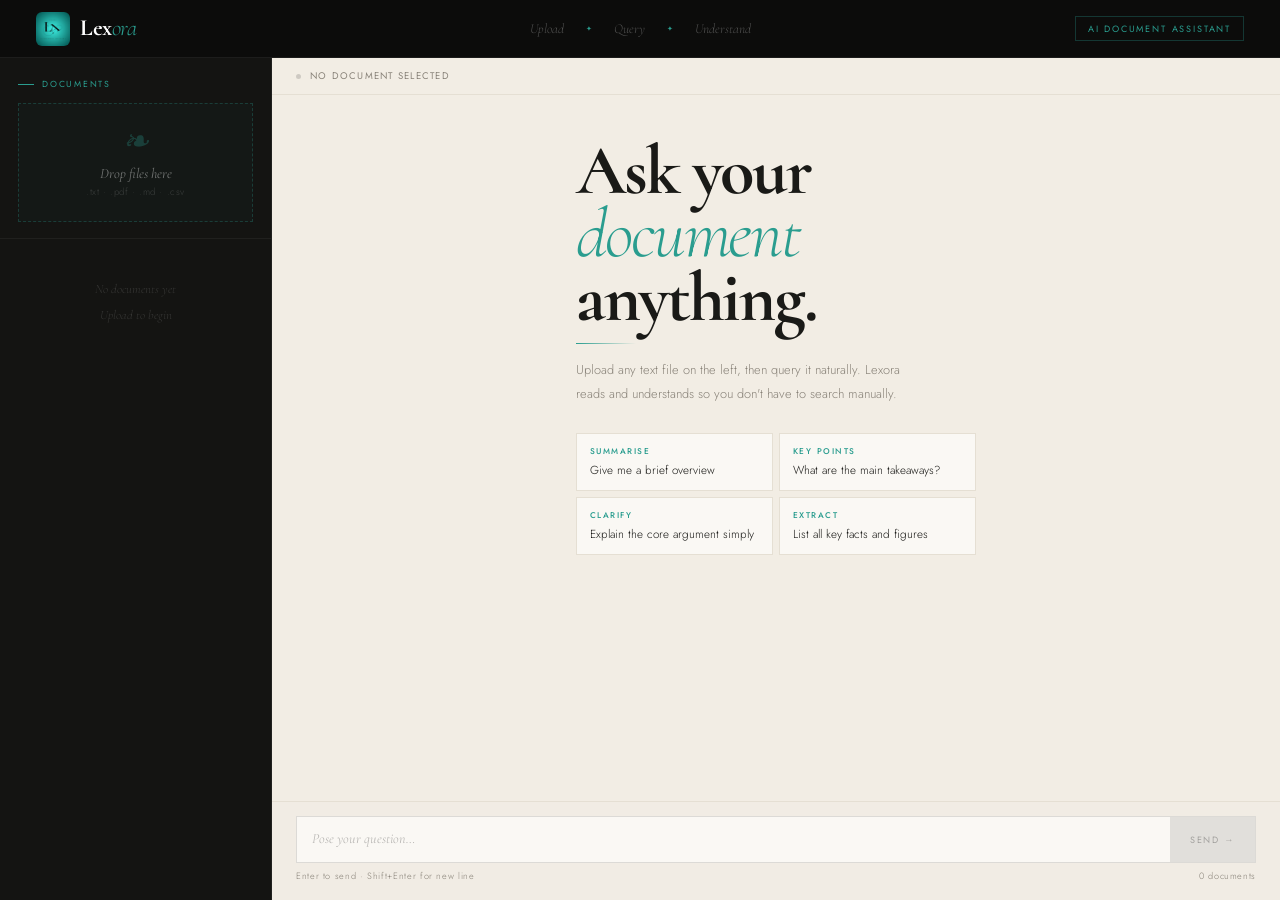
==== frontend/index.html @ 4bd3378d "rename lexora.html to index.html" ====
<!DOCTYPE html>
<html lang="en">
<head>
  <meta charset="UTF-8" />
  <meta name="viewport" content="width=device-width, initial-scale=1.0" />
  <link rel="icon" href="logo.png">
  <title>Lexora — AI Document Assistant</title>
  <link href="https://fonts.googleapis.com/css2?family=Cormorant+Garamond:ital,wght@0,400;0,600;1,300;1,400&family=Cormorant:wght@700;800&family=Jost:wght@200;300;400;500&display=swap" rel="stylesheet" />
  <link rel="stylesheet" href="style.css" />
</head>
<body>

  <header>
    <div class="logo">
      <img src="logo.png" alt="Lexora" class="logo-img" />
      <span class="logo-text">Lex<em>ora</em></span>
    </div>
    <div class="header-center">
      <span class="qual-item">Upload</span>
      <span class="qual-star">✦</span>
      <span class="qual-item">Query</span>
      <span class="qual-star">✦</span>
      <span class="qual-item">Understand</span>
    </div>
    <div class="header-badge">AI Document Assistant</div>
  </header>

  <div class="app">

    <div class="left">
      <div class="left-top">
        <div class="panel-label">Documents</div>
        <div class="drop-zone" id="dropZone">
          <input type="file" id="fileInput" multiple />
          <div class="drop-glyph">❧</div>
          <h3>Drop files here</h3>
          <p>.txt · .pdf · .md · .csv</p>
        </div>
      </div>
      <div class="doc-list" id="docList">
        <div class="empty-docs">No documents yet.<br />Upload to begin.</div>
      </div>
    </div>

    <div class="right">
      <div class="chat-topbar">
        <div class="status-dot" id="statusDot"></div>
        <span class="status-label" id="statusText">No document selected</span>
        <span class="doc-name-tag" id="docTag"></span>
      </div>

      <div class="chat-area" id="chatArea">
        <div class="welcome" id="welcome">
          <div class="welcome-title">Ask your<br /><em>document</em><br />anything.</div>
          <div class="welcome-line"></div>
          <p class="welcome-sub">Upload any text file on the left, then query it naturally. Lexora reads and understands so you don't have to search manually.</p>
          <div class="suggestions">
            <button class="sug-btn" onclick="useSug(this)"><span class="sug-tag">Summarise</span>Give me a brief overview</button>
            <button class="sug-btn" onclick="useSug(this)"><span class="sug-tag">Key Points</span>What are the main takeaways?</button>
            <button class="sug-btn" onclick="useSug(this)"><span class="sug-tag">Clarify</span>Explain the core argument simply</button>
            <button class="sug-btn" onclick="useSug(this)"><span class="sug-tag">Extract</span>List all key facts and figures</button>
          </div>
        </div>
      </div>

      <div class="input-bar">
        <div class="input-wrap">
          <textarea id="queryInput" placeholder="Pose your question…" rows="1"></textarea>
          <button class="send-btn" id="sendBtn" onclick="send()" disabled>Send →</button>
        </div>
        <div class="input-hint">
          <span>Enter to send · Shift+Enter for new line</span>
          <span id="docCount">0 documents</span>
        </div>
      </div>
    </div>

  </div>

  <script src="script.js"></script>
</body>
</html>
---- frontend/style.css ----
/* ── RESET & VARIABLES ── */
*, *::before, *::after {
  box-sizing: border-box;
  margin: 0;
  padding: 0;
}

:root {
  --black:  #0c0c0b;
  --dark:   #141412;
  --teal:   #2a9d8f;
  --teal-l: #3dbdad;
  --cream:  #f2ede4;
  --warm:   #e5dfd3;
  --white:  #faf8f4;
  --text:   #1a1a17;
  --muted:  #888278;
  --serif:  'Cormorant Garamond', Georgia, serif;
  --disp:   'Cormorant', Georgia, serif;
  --sans:   'Jost', sans-serif;
}

html, body {
  height: 100%;
  overflow: hidden;
}

body {
  background: var(--black);
  color: var(--text);
  font-family: var(--sans);
  font-weight: 300;
  display: flex;
  flex-direction: column;
}

/* ── HEADER ── */
header {
  background: var(--black);
  border-bottom: 1px solid rgba(255,255,255,0.07);
  display: flex;
  align-items: center;
  justify-content: space-between;
  padding: 0 36px;
  height: 58px;
  flex-shrink: 0;
  position: relative;
}

.logo {
  display: flex;
  align-items: center;
  gap: 10px;
  text-decoration: none;
}

.logo-img {
  width: 34px;
  height: 34px;
  object-fit: contain;
  border-radius: 6px;
}

.logo-text {
  font-family: var(--disp);
  font-size: 1.45rem;
  font-weight: 800;
  color: #fff;
  letter-spacing: -0.02em;
  line-height: 1;
}

.logo-text em {
  font-style: italic;
  font-weight: 300;
  color: var(--teal);
}

.header-center {
  position: absolute;
  left: 50%;
  transform: translateX(-50%);
  display: flex;
  align-items: center;
  gap: 22px;
}

.qual-item {
  font-family: var(--serif);
  font-style: italic;
  font-size: 0.85rem;
  color: rgba(255,255,255,0.28);
}

.qual-star {
  color: var(--teal);
  font-size: 0.45rem;
}

.header-badge {
  font-size: 0.57rem;
  letter-spacing: 0.2em;
  text-transform: uppercase;
  color: var(--teal);
  border: 1px solid rgba(42,157,143,0.3);
  padding: 5px 12px;
  font-weight: 400;
}

/* ── APP LAYOUT ── */
.app {
  display: grid;
  grid-template-columns: 272px 1fr;
  flex: 1;
  min-height: 0;
}

/* ── LEFT PANEL ── */
.left {
  background: var(--dark);
  border-right: 1px solid rgba(255,255,255,0.06);
  display: flex;
  flex-direction: column;
  overflow: hidden;
}

.left-top {
  padding: 20px 18px 16px;
  border-bottom: 1px solid rgba(255,255,255,0.05);
}

.panel-label {
  font-size: 0.55rem;
  letter-spacing: 0.2em;
  text-transform: uppercase;
  color: var(--teal);
  margin-bottom: 13px;
  font-weight: 400;
  display: flex;
  align-items: center;
  gap: 8px;
}

.panel-label::before {
  content: '';
  width: 16px;
  height: 1px;
  background: var(--teal);
}

/* Drop Zone */
.drop-zone {
  border: 1px dashed rgba(42,157,143,0.28);
  padding: 22px 14px;
  text-align: center;
  cursor: pointer;
  position: relative;
  transition: border-color 0.22s, background 0.22s;
  background: rgba(42,157,143,0.03);
}

.drop-zone:hover,
.drop-zone.drag-over {
  border-color: var(--teal);
  background: rgba(42,157,143,0.07);
}

.drop-zone input[type="file"] {
  position: absolute;
  inset: 0;
  opacity: 0;
  cursor: pointer;
}

.drop-glyph {
  font-family: var(--serif);
  font-size: 2rem;
  color: rgba(42,157,143,0.3);
  font-style: italic;
  line-height: 1;
  margin-bottom: 7px;
}

.drop-zone h3 {
  font-family: var(--serif);
  font-size: 0.9rem;
  font-weight: 400;
  font-style: italic;
  color: rgba(255,255,255,0.4);
  margin-bottom: 3px;
}

.drop-zone p {
  font-size: 0.6rem;
  color: rgba(255,255,255,0.16);
  letter-spacing: 0.06em;
}

/* Document List */
.doc-list {
  flex: 1;
  overflow-y: auto;
  padding: 10px;
}

.doc-list::-webkit-scrollbar { width: 2px; }
.doc-list::-webkit-scrollbar-thumb { background: rgba(42,157,143,0.2); }

.empty-docs {
  padding: 28px 10px;
  text-align: center;
  font-family: var(--serif);
  font-style: italic;
  font-size: 0.8rem;
  color: rgba(255,255,255,0.14);
  line-height: 2;
}

.doc-item {
  display: flex;
  align-items: center;
  gap: 9px;
  padding: 9px 11px;
  cursor: pointer;
  border: 1px solid transparent;
  transition: all 0.18s;
  margin-bottom: 2px;
  animation: itemIn 0.22s ease;
}

@keyframes itemIn {
  from { opacity: 0; transform: translateX(-6px); }
  to   { opacity: 1; transform: translateX(0); }
}

.doc-item:hover { background: rgba(255,255,255,0.03); }

.doc-item.active {
  border-color: rgba(42,157,143,0.32);
  background: rgba(42,157,143,0.06);
}

.doc-icon { font-size: 0.95rem; flex-shrink: 0; }

.doc-meta { flex: 1; min-width: 0; }

.doc-name {
  font-size: 0.74rem;
  color: rgba(255,255,255,0.52);
  white-space: nowrap;
  overflow: hidden;
  text-overflow: ellipsis;
}

.doc-item.active .doc-name { color: rgba(255,255,255,0.86); }

.doc-size {
  font-size: 0.58rem;
  color: rgba(255,255,255,0.18);
  margin-top: 1px;
}

.doc-remove {
  opacity: 0;
  background: none;
  border: none;
  color: rgba(255,255,255,0.22);
  cursor: pointer;
  font-size: 0.68rem;
  padding: 2px 4px;
  transition: opacity 0.15s, color 0.15s;
  flex-shrink: 0;
}

.doc-item:hover .doc-remove { opacity: 1; }
.doc-remove:hover { color: #ff6b6b; }

/* ── RIGHT PANEL ── */
.right {
  background: var(--cream);
  display: flex;
  flex-direction: column;
  overflow: hidden;
}

.chat-topbar {
  padding: 11px 24px;
  border-bottom: 1px solid var(--warm);
  display: flex;
  align-items: center;
  gap: 9px;
  flex-shrink: 0;
  background: rgba(242,237,228,0.92);
  backdrop-filter: blur(6px);
}

.status-dot {
  width: 5px;
  height: 5px;
  border-radius: 50%;
  background: rgba(0,0,0,0.15);
  flex-shrink: 0;
}

.status-dot.active {
  background: var(--teal);
  box-shadow: 0 0 6px var(--teal);
  animation: glow 2s ease infinite;
}

@keyframes glow {
  0%, 100% { opacity: 1; }
  50%       { opacity: 0.4; }
}

.status-label {
  font-size: 0.6rem;
  letter-spacing: 0.13em;
  text-transform: uppercase;
  color: var(--muted);
  font-weight: 400;
}

.doc-name-tag {
  font-family: var(--serif);
  font-style: italic;
  font-size: 0.84rem;
  color: var(--text);
}

/* ── CHAT AREA ── */
.chat-area {
  flex: 1;
  overflow-y: auto;
  padding: 28px;
  scroll-behavior: smooth;
}

.chat-area::-webkit-scrollbar { width: 3px; }
.chat-area::-webkit-scrollbar-thumb { background: var(--warm); }

/* Welcome Screen */
.welcome { max-width: 400px; margin: 16px auto 0; }

.welcome-title {
  font-family: var(--disp);
  font-size: clamp(2.8rem, 5.5vw, 4.5rem);
  font-weight: 800;
  color: var(--text);
  line-height: 0.9;
  letter-spacing: -0.03em;
  margin-bottom: 14px;
}

.welcome-title em {
  font-style: italic;
  font-weight: 300;
  color: var(--teal);
}

.welcome-line {
  width: 60px;
  height: 1px;
  background: linear-gradient(90deg, var(--teal), transparent);
  margin-bottom: 14px;
}

.welcome-sub {
  font-size: 0.8rem;
  color: var(--muted);
  line-height: 1.85;
  margin-bottom: 28px;
  max-width: 340px;
}

/* Suggestion Buttons */
.suggestions {
  display: grid;
  grid-template-columns: 1fr 1fr;
  gap: 6px;
}

.sug-btn {
  background: var(--white);
  border: 1px solid var(--warm);
  padding: 11px 13px;
  cursor: pointer;
  text-align: left;
  font-family: var(--sans);
  font-size: 0.73rem;
  font-weight: 300;
  color: var(--text);
  line-height: 1.6;
  transition: all 0.18s;
}

.sug-btn:hover {
  border-color: var(--teal);
  background: rgba(42,157,143,0.04);
}

.sug-tag {
  display: block;
  font-size: 0.52rem;
  letter-spacing: 0.18em;
  text-transform: uppercase;
  color: var(--teal);
  margin-bottom: 2px;
  font-weight: 500;
}

/* ── MESSAGES ── */
.message {
  display: flex;
  gap: 11px;
  margin-bottom: 20px;
  animation: msgIn 0.28s ease;
}

@keyframes msgIn {
  from { opacity: 0; transform: translateY(5px); }
  to   { opacity: 1; transform: translateY(0); }
}

.message.user { flex-direction: row-reverse; }

.avatar {
  width: 28px;
  height: 28px;
  display: flex;
  align-items: center;
  justify-content: center;
  font-family: var(--serif);
  font-style: italic;
  font-size: 0.76rem;
  font-weight: 600;
  flex-shrink: 0;
}

.message.user .avatar      { background: var(--black); color: var(--teal); }
.message.assistant .avatar { background: var(--warm); color: var(--teal); border: 1px solid rgba(42,157,143,0.22); }

.bubble {
  max-width: 73%;
  padding: 11px 15px;
  font-size: 0.83rem;
  line-height: 1.8;
}

.message.user .bubble      { background: var(--black); color: rgba(255,255,255,0.76); }
.message.assistant .bubble { background: var(--white); border: 1px solid var(--warm); color: var(--text); }

.bubble p              { margin-bottom: 5px; }
.bubble p:last-child   { margin-bottom: 0; }

/* Typing Indicator */
.typing-dots { display: flex; gap: 4px; padding: 3px 0; align-items: center; }

.dot {
  width: 5px;
  height: 5px;
  background: var(--teal);
  border-radius: 50%;
  animation: db 1.2s ease infinite;
}

.dot:nth-child(2) { animation-delay: 0.18s; }
.dot:nth-child(3) { animation-delay: 0.36s; }

@keyframes db {
  0%, 80%, 100% { transform: translateY(0);    opacity: 0.35; }
  40%           { transform: translateY(-5px); opacity: 1; }
}

/* ── INPUT BAR ── */
.input-bar {
  padding: 14px 24px 18px;
  border-top: 1px solid var(--warm);
  background: rgba(242,237,228,0.96);
  flex-shrink: 0;
}

.input-wrap {
  display: flex;
  border: 1px solid rgba(0,0,0,0.12);
  transition: border-color 0.22s;
  background: var(--white);
}

.input-wrap:focus-within { border-color: var(--teal); }

textarea {
  flex: 1;
  border: none;
  outline: none;
  padding: 11px 15px;
  font-family: var(--serif);
  font-style: italic;
  font-size: 0.88rem;
  color: var(--text);
  background: transparent;
  resize: none;
  line-height: 1.6;
  max-height: 96px;
}

textarea::placeholder { color: rgba(0,0,0,0.26); }

.send-btn {
  background: var(--teal);
  border: none;
  color: #fff;
  padding: 0 20px;
  font-family: var(--sans);
  font-size: 0.57rem;
  letter-spacing: 0.18em;
  text-transform: uppercase;
  font-weight: 400;
  cursor: pointer;
  transition: background 0.18s;
  flex-shrink: 0;
}

.send-btn:hover    { background: var(--teal-l); }
.send-btn:disabled { background: rgba(0,0,0,0.1); color: rgba(0,0,0,0.28); cursor: not-allowed; }

.input-hint {
  display: flex;
  justify-content: space-between;
  margin-top: 6px;
  font-size: 0.57rem;
  color: var(--muted);
  letter-spacing: 0.07em;
}

/* ── TOAST ── */
.toast {
  position: fixed;
  bottom: 22px;
  left: 50%;
  transform: translateX(-50%);
  background: var(--black);
  color: rgba(255,255,255,0.7);
  padding: 9px 20px;
  font-family: var(--sans);
  font-size: 0.68rem;
  letter-spacing: 0.1em;
  z-index: 999;
  border-left: 2px solid var(--teal);
  animation: toastIn 0.28s ease;
  white-space: nowrap;
}

@keyframes toastIn {
  from { opacity: 0; transform: translateX(-50%) translateY(7px); }
  to   { opacity: 1; transform: translateX(-50%) translateY(0); }
}
.doc-item{
  display:flex;
  justify-content:space-between;
  align-items:center;
  padding:10px 12px;
  border-radius:6px;
  cursor:pointer;
  transition:all 0.2s ease;
}

.doc-item:hover{
  background:#1b1f1f;
}

.active-doc{
  background:#173c36;
  border-left:3px solid #3bc7b3;
}

.doc-left{
  display:flex;
  gap:8px;
  align-items:center;
}

.doc-name{
  font-size:13px;
  color:#e6e6e6;
  overflow:hidden;
  text-overflow:ellipsis;
  white-space:nowrap;
  max-width:140px;
}

.doc-remove{
  background:none;
  border:none;
  color:#888;
  font-size:14px;
  cursor:pointer;
}

.doc-remove:hover{
  color:#ff5a5a;
}
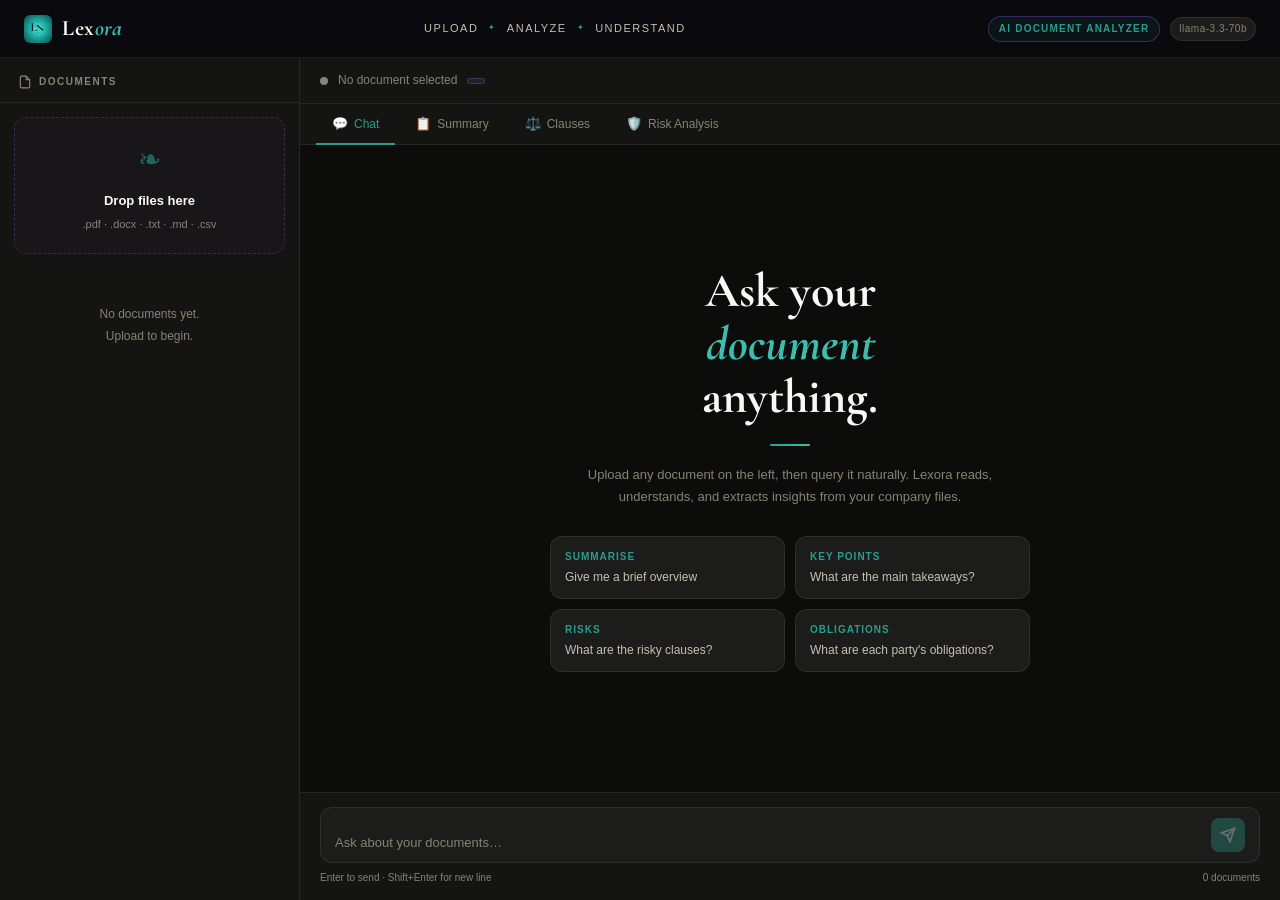
==== commit c2a22263: "updates" ====
--- a/frontend/index.html
+++ b/frontend/index.html
@@ -3,78 +3,167 @@
 <head>
   <meta charset="UTF-8" />
   <meta name="viewport" content="width=device-width, initial-scale=1.0" />
-  <link rel="icon" href="logo.png">
-  <title>Lexora — AI Document Assistant</title>
-  <link href="https://fonts.googleapis.com/css2?family=Cormorant+Garamond:ital,wght@0,400;0,600;1,300;1,400&family=Cormorant:wght@700;800&family=Jost:wght@200;300;400;500&display=swap" rel="stylesheet" />
+  <meta name="description" content="Lexora AI — Intelligent document analyzer for companies. Extract clauses, detect risks, and summarize contracts instantly." />
+  <link rel="icon" href="logo.png" />
+  <title>Lexora — AI Document Analyzer</title>
+  <link href="https://fonts.googleapis.com/css2?family=Inter:wght@300;400;500;600;700&family=Cormorant+Garamond:ital,wght@0,400;0,600;1,300;1,400&family=Cormorant:wght@700;800&display=swap" rel="stylesheet" />
   <link rel="stylesheet" href="style.css" />
 </head>
 <body>
 
-  <header>
+  <!-- HEADER -->
+  <header id="appHeader">
     <div class="logo">
       <img src="logo.png" alt="Lexora" class="logo-img" />
       <span class="logo-text">Lex<em>ora</em></span>
     </div>
-    <div class="header-center">
+    <div class="header-tagline">
       <span class="qual-item">Upload</span>
       <span class="qual-star">✦</span>
-      <span class="qual-item">Query</span>
+      <span class="qual-item">Analyze</span>
       <span class="qual-star">✦</span>
       <span class="qual-item">Understand</span>
     </div>
-    <div class="header-badge">AI Document Assistant</div>
+    <div class="header-right">
+      <div class="header-badge">AI Document Analyzer</div>
+      <div class="model-pill">llama-3.3-70b</div>
+    </div>
   </header>
 
-  <div class="app">
+  <!-- MAIN LAYOUT -->
+  <div class="app" id="app">
 
-    <div class="left">
-      <div class="left-top">
-        <div class="panel-label">Documents</div>
-        <div class="drop-zone" id="dropZone">
-          <input type="file" id="fileInput" multiple />
-          <div class="drop-glyph">❧</div>
-          <h3>Drop files here</h3>
-          <p>.txt · .pdf · .md · .csv</p>
-        </div>
+    <!-- LEFT PANEL — Document Manager -->
+    <aside class="left" id="leftPanel">
+      <div class="panel-label">
+        <svg width="14" height="14" viewBox="0 0 24 24" fill="none" stroke="currentColor" stroke-width="2"><path d="M14 2H6a2 2 0 0 0-2 2v16a2 2 0 0 0 2 2h12a2 2 0 0 0 2-2V8z"/><polyline points="14 2 14 8 20 8"/></svg>
+        Documents
       </div>
+
+      <div class="drop-zone" id="dropZone">
+        <input type="file" id="fileInput" multiple accept=".pdf,.txt,.md,.csv,.docx" />
+        <div class="drop-glyph">❧</div>
+        <h3>Drop files here</h3>
+        <p>.pdf · .docx · .txt · .md · .csv</p>
+      </div>
+
       <div class="doc-list" id="docList">
         <div class="empty-docs">No documents yet.<br />Upload to begin.</div>
       </div>
-    </div>
 
-    <div class="right">
+      <!-- Analyze All Button -->
+      <div class="analyze-bar" id="analyzeBar" style="display:none">
+        <button class="btn-analyze" id="btnAnalyze" onclick="analyzeAll()">
+          <span class="btn-icon">⚡</span> Analyze Documents
+        </button>
+      </div>
+    </aside>
+
+    <!-- RIGHT PANEL — Chat + Analysis -->
+    <main class="right" id="rightPanel">
+
+      <!-- Top Bar -->
       <div class="chat-topbar">
         <div class="status-dot" id="statusDot"></div>
         <span class="status-label" id="statusText">No document selected</span>
         <span class="doc-name-tag" id="docTag"></span>
+        <div class="topbar-actions" id="topbarActions" style="display:none">
+          <button class="action-pill" onclick="quickAction('Give me a complete executive summary of all documents')">Summary</button>
+          <button class="action-pill" onclick="quickAction('What are the key payment terms and amounts?')">Payment Terms</button>
+          <button class="action-pill" onclick="quickAction('List all termination conditions, penalties, or critical deadlines')">Important Dates</button>
+          <button class="action-pill" onclick="quickAction('What obligations does each party have?')">Obligations</button>
+        </div>
       </div>
 
-      <div class="chat-area" id="chatArea">
-        <div class="welcome" id="welcome">
-          <div class="welcome-title">Ask your<br /><em>document</em><br />anything.</div>
-          <div class="welcome-line"></div>
-          <p class="welcome-sub">Upload any text file on the left, then query it naturally. Lexora reads and understands so you don't have to search manually.</p>
-          <div class="suggestions">
-            <button class="sug-btn" onclick="useSug(this)"><span class="sug-tag">Summarise</span>Give me a brief overview</button>
-            <button class="sug-btn" onclick="useSug(this)"><span class="sug-tag">Key Points</span>What are the main takeaways?</button>
-            <button class="sug-btn" onclick="useSug(this)"><span class="sug-tag">Clarify</span>Explain the core argument simply</button>
-            <button class="sug-btn" onclick="useSug(this)"><span class="sug-tag">Extract</span>List all key facts and figures</button>
+      <!-- TAB BAR -->
+      <div class="tab-bar" id="tabBar">
+        <button class="tab active" data-tab="chat" onclick="switchTab('chat', this)">
+          <span class="tab-icon">💬</span> Chat
+        </button>
+        <button class="tab" data-tab="summary" onclick="switchTab('summary', this)">
+          <span class="tab-icon">📋</span> Summary
+          <span class="tab-badge" id="summaryBadge" style="display:none">✓</span>
+        </button>
+        <button class="tab" data-tab="clauses" onclick="switchTab('clauses', this)">
+          <span class="tab-icon">⚖️</span> Clauses
+          <span class="tab-badge" id="clausesBadge" style="display:none">✓</span>
+        </button>
+        <button class="tab" data-tab="risks" onclick="switchTab('risks', this)">
+          <span class="tab-icon">🛡️</span> Risk Analysis
+          <span class="tab-badge" id="risksBadge" style="display:none">✓</span>
+        </button>
+      </div>
+
+      <!-- CHAT TAB -->
+      <div class="tab-content active" id="tab-chat">
+        <div class="chat-area" id="chatArea">
+          <div class="welcome" id="welcome">
+            <div class="welcome-title">Ask your<br /><em>document</em><br />anything.</div>
+            <div class="welcome-line"></div>
+            <p class="welcome-sub">Upload any document on the left, then query it naturally. Lexora reads, understands, and extracts insights from your company files.</p>
+            <div class="suggestions">
+              <button class="sug-btn" onclick="useSug(this)"><span class="sug-tag">Summarise</span>Give me a brief overview</button>
+              <button class="sug-btn" onclick="useSug(this)"><span class="sug-tag">Key Points</span>What are the main takeaways?</button>
+              <button class="sug-btn" onclick="useSug(this)"><span class="sug-tag">Risks</span>What are the risky clauses?</button>
+              <button class="sug-btn" onclick="useSug(this)"><span class="sug-tag">Obligations</span>What are each party's obligations?</button>
+            </div>
+          </div>
+        </div>
+
+        <div class="input-bar">
+          <div class="input-wrap">
+            <textarea id="queryInput" placeholder="Ask about your documents…" rows="1"></textarea>
+            <button class="send-btn" id="sendBtn" onclick="send()" disabled>
+              <svg width="16" height="16" viewBox="0 0 24 24" fill="none" stroke="currentColor" stroke-width="2.5"><line x1="22" y1="2" x2="11" y2="13"/><polygon points="22 2 15 22 11 13 2 9 22 2"/></svg>
+            </button>
+          </div>
+          <div class="input-hint">
+            <span>Enter to send · Shift+Enter for new line</span>
+            <span id="docCount">0 documents</span>
           </div>
         </div>
       </div>
 
-      <div class="input-bar">
-        <div class="input-wrap">
-          <textarea id="queryInput" placeholder="Pose your question…" rows="1"></textarea>
-          <button class="send-btn" id="sendBtn" onclick="send()" disabled>Send →</button>
-        </div>
-        <div class="input-hint">
-          <span>Enter to send · Shift+Enter for new line</span>
-          <span id="docCount">0 documents</span>
+      <!-- SUMMARY TAB -->
+      <div class="tab-content" id="tab-summary">
+        <div class="analysis-panel" id="summaryPanel">
+          <div class="analysis-empty">
+            <div class="empty-icon">📋</div>
+            <p>Upload documents and click <strong>Analyze Documents</strong> to generate structured summaries.</p>
+          </div>
         </div>
       </div>
+
+      <!-- CLAUSES TAB -->
+      <div class="tab-content" id="tab-clauses">
+        <div class="analysis-panel" id="clausesPanel">
+          <div class="analysis-empty">
+            <div class="empty-icon">⚖️</div>
+            <p>Upload documents and click <strong>Analyze Documents</strong> to extract contract clauses.</p>
+          </div>
+        </div>
+      </div>
+
+      <!-- RISKS TAB -->
+      <div class="tab-content" id="tab-risks">
+        <div class="analysis-panel" id="risksPanel">
+          <div class="analysis-empty">
+            <div class="empty-icon">🛡️</div>
+            <p>Upload documents and click <strong>Analyze Documents</strong> to detect legal risks.</p>
+          </div>
+        </div>
+      </div>
+
+    </main>
+  </div>
+
+  <!-- LOADING OVERLAY -->
+  <div class="loading-overlay" id="loadingOverlay" style="display:none">
+    <div class="loading-card">
+      <div class="loading-spinner"></div>
+      <div class="loading-text" id="loadingText">Analyzing documents…</div>
+      <div class="loading-sub">This may take a moment</div>
     </div>
-
   </div>
 
   <script src="script.js"></script>
--- a/frontend/style.css
+++ b/frontend/style.css
@@ -1,602 +1,789 @@
-/* ── RESET & VARIABLES ── */
-*, *::before, *::after {
-  box-sizing: border-box;
-  margin: 0;
-  padding: 0;
-}
+/* ═══════════════════════════════════════════════════════
+   LEXORA AI — Premium Dark Theme
+   ═══════════════════════════════════════════════════════ */
+
+*, *::before, *::after { box-sizing: border-box; margin: 0; padding: 0; }
 
 :root {
-  --black:  #0c0c0b;
-  --dark:   #141412;
-  --teal:   #2a9d8f;
-  --teal-l: #3dbdad;
-  --cream:  #f2ede4;
-  --warm:   #e5dfd3;
-  --white:  #faf8f4;
-  --text:   #1a1a17;
-  --muted:  #888278;
-  --serif:  'Cormorant Garamond', Georgia, serif;
-  --disp:   'Cormorant', Georgia, serif;
-  --sans:   'Jost', sans-serif;
-}
-
-html, body {
-  height: 100%;
-  overflow: hidden;
-}
+  --bg-base:       #0c0c0b;
+  --bg-panel:      #141412;
+  --bg-card:       #1c1c1a;
+  --bg-hover:      #262624;
+  --bg-input:      #1c1c1a;
+  --border:        rgba(250,248,244,0.08);
+  --border-active: rgba(42,157,143,0.35);
+  --accent:        #2a9d8f;
+  --accent-glow:   rgba(42,157,143,0.25);
+  --accent-2:      #3dbdad;
+  --gold:          #e8c97a;
+  --teal:          #2a9d8f;
+  --red:           #ff5f6d;
+  --orange:        #ffb347;
+  --green:         #4ade80;
+  --text-primary:  #faf8f4;
+  --text-secondary:#c4bfb6;
+  --text-muted:    #888278;
+  --radius-sm:     8px;
+  --radius-md:     12px;
+  --radius-lg:     18px;
+  --font-sans:     'Jost', sans-serif;
+  --font-serif:    'Cormorant Garamond', Georgia, serif;
+  --transition:    0.2s ease;
+  --header-h:      58px;
+  --left-w:        300px;
+}
+
+html, body { height: 100%; overflow: hidden; }
 
 body {
-  background: var(--black);
-  color: var(--text);
-  font-family: var(--sans);
-  font-weight: 300;
-  display: flex;
-  flex-direction: column;
-}
-
-/* ── HEADER ── */
+  background: var(--bg-base);
+  color: var(--text-primary);
+  font-family: var(--font-sans);
+  font-size: 14px;
+  line-height: 1.6;
+}
+
+/* ─── SCROLLBAR ─── */
+::-webkit-scrollbar { width: 5px; }
+::-webkit-scrollbar-track { background: transparent; }
+::-webkit-scrollbar-thumb { background: var(--border); border-radius: 10px; }
+::-webkit-scrollbar-thumb:hover { background: var(--accent); }
+
+/* ─── HEADER ─── */
 header {
-  background: var(--black);
-  border-bottom: 1px solid rgba(255,255,255,0.07);
+  height: var(--header-h);
   display: flex;
   align-items: center;
   justify-content: space-between;
-  padding: 0 36px;
-  height: 58px;
-  flex-shrink: 0;
-  position: relative;
-}
-
-.logo {
+  padding: 0 24px;
+  border-bottom: 1px solid var(--border);
+  background: rgba(10,10,15,0.95);
+  backdrop-filter: blur(20px);
+  position: sticky;
+  top: 0;
+  z-index: 100;
+}
+
+.logo { display: flex; align-items: center; gap: 10px; }
+.logo-img { width: 28px; height: 28px; border-radius: 6px; }
+.logo-text {
+  font-family: var(--font-serif);
+  font-size: 22px;
+  font-weight: 700;
+  letter-spacing: 0.5px;
+  color: var(--text-primary);
+}
+.logo-text em { font-style: italic; color: var(--accent-2); }
+
+.header-tagline {
   display: flex;
   align-items: center;
   gap: 10px;
-  text-decoration: none;
-}
-
-.logo-img {
-  width: 34px;
-  height: 34px;
-  object-fit: contain;
-  border-radius: 6px;
-}
-
-.logo-text {
-  font-family: var(--disp);
-  font-size: 1.45rem;
-  font-weight: 800;
-  color: #fff;
-  letter-spacing: -0.02em;
-  line-height: 1;
-}
-
-.logo-text em {
-  font-style: italic;
-  font-weight: 300;
-  color: var(--teal);
-}
-
-.header-center {
-  position: absolute;
-  left: 50%;
-  transform: translateX(-50%);
-  display: flex;
-  align-items: center;
-  gap: 22px;
-}
-
-.qual-item {
-  font-family: var(--serif);
-  font-style: italic;
-  font-size: 0.85rem;
-  color: rgba(255,255,255,0.28);
-}
-
-.qual-star {
-  color: var(--teal);
-  font-size: 0.45rem;
-}
-
+  font-size: 11px;
+  font-weight: 500;
+  letter-spacing: 1.5px;
+  text-transform: uppercase;
+  color: var(--text-muted);
+}
+.qual-star { color: var(--accent); font-size: 8px; }
+.qual-item { color: var(--text-secondary); }
+
+.header-right { display: flex; align-items: center; gap: 10px; }
 .header-badge {
-  font-size: 0.57rem;
-  letter-spacing: 0.2em;
-  text-transform: uppercase;
-  color: var(--teal);
-  border: 1px solid rgba(42,157,143,0.3);
-  padding: 5px 12px;
-  font-weight: 400;
-}
-
-/* ── APP LAYOUT ── */
+  font-size: 10px;
+  font-weight: 600;
+  letter-spacing: 1.2px;
+  text-transform: uppercase;
+  color: var(--accent);
+  border: 1px solid rgba(155,109,255,0.3);
+  padding: 4px 10px;
+  border-radius: 20px;
+  background: rgba(42,157,143,0.08);
+}
+.model-pill {
+  font-size: 10px;
+  font-weight: 500;
+  color: var(--text-muted);
+  background: var(--bg-card);
+  border: 1px solid var(--border);
+  padding: 3px 8px;
+  border-radius: 20px;
+  letter-spacing: 0.5px;
+}
+
+/* ─── APP LAYOUT ─── */
 .app {
   display: grid;
-  grid-template-columns: 272px 1fr;
-  flex: 1;
-  min-height: 0;
-}
-
-/* ── LEFT PANEL ── */
+  grid-template-columns: var(--left-w) 1fr;
+  height: calc(100vh - var(--header-h));
+  overflow: hidden;
+}
+
+/* ─── LEFT PANEL ─── */
 .left {
-  background: var(--dark);
-  border-right: 1px solid rgba(255,255,255,0.06);
+  background: var(--bg-panel);
+  border-right: 1px solid var(--border);
   display: flex;
   flex-direction: column;
   overflow: hidden;
 }
 
-.left-top {
-  padding: 20px 18px 16px;
-  border-bottom: 1px solid rgba(255,255,255,0.05);
-}
-
 .panel-label {
-  font-size: 0.55rem;
-  letter-spacing: 0.2em;
-  text-transform: uppercase;
-  color: var(--teal);
-  margin-bottom: 13px;
-  font-weight: 400;
-  display: flex;
-  align-items: center;
-  gap: 8px;
-}
-
-.panel-label::before {
-  content: '';
-  width: 16px;
-  height: 1px;
-  background: var(--teal);
-}
-
-/* Drop Zone */
+  display: flex;
+  align-items: center;
+  gap: 7px;
+  padding: 16px 18px 12px;
+  font-size: 10px;
+  font-weight: 700;
+  letter-spacing: 1.5px;
+  text-transform: uppercase;
+  color: var(--text-muted);
+  border-bottom: 1px solid var(--border);
+}
+
 .drop-zone {
-  border: 1px dashed rgba(42,157,143,0.28);
-  padding: 22px 14px;
+  margin: 14px;
+  border: 1.5px dashed rgba(155,109,255,0.25);
+  border-radius: var(--radius-md);
+  padding: 20px 16px;
   text-align: center;
   cursor: pointer;
+  transition: all var(--transition);
+  background: rgba(155,109,255,0.03);
   position: relative;
-  transition: border-color 0.22s, background 0.22s;
-  background: rgba(42,157,143,0.03);
-}
-
-.drop-zone:hover,
-.drop-zone.drag-over {
-  border-color: var(--teal);
-  background: rgba(42,157,143,0.07);
-}
-
+}
+.drop-zone:hover {
+  border-color: var(--accent);
+  background: rgba(42,157,143,0.08);
+}
 .drop-zone input[type="file"] {
   position: absolute;
   inset: 0;
   opacity: 0;
   cursor: pointer;
-}
-
+  width: 100%;
+  height: 100%;
+}
 .drop-glyph {
-  font-family: var(--serif);
-  font-size: 2rem;
-  color: rgba(42,157,143,0.3);
-  font-style: italic;
-  line-height: 1;
-  margin-bottom: 7px;
-}
-
-.drop-zone h3 {
-  font-family: var(--serif);
-  font-size: 0.9rem;
-  font-weight: 400;
-  font-style: italic;
-  color: rgba(255,255,255,0.4);
-  margin-bottom: 3px;
-}
-
-.drop-zone p {
-  font-size: 0.6rem;
-  color: rgba(255,255,255,0.16);
-  letter-spacing: 0.06em;
-}
-
-/* Document List */
+  font-size: 28px;
+  color: var(--accent);
+  opacity: 0.6;
+  display: block;
+  margin-bottom: 8px;
+}
+.drop-zone h3 { font-size: 13px; font-weight: 600; color: var(--text-primary); margin-bottom: 4px; }
+.drop-zone p  { font-size: 11px; color: var(--text-muted); }
+
 .doc-list {
   flex: 1;
   overflow-y: auto;
-  padding: 10px;
-}
-
-.doc-list::-webkit-scrollbar { width: 2px; }
-.doc-list::-webkit-scrollbar-thumb { background: rgba(42,157,143,0.2); }
-
+  padding: 6px 10px;
+}
 .empty-docs {
-  padding: 28px 10px;
   text-align: center;
-  font-family: var(--serif);
-  font-style: italic;
-  font-size: 0.8rem;
-  color: rgba(255,255,255,0.14);
-  line-height: 2;
+  color: var(--text-muted);
+  font-size: 12px;
+  padding: 30px 16px;
+  line-height: 1.8;
 }
 
 .doc-item {
   display: flex;
   align-items: center;
-  gap: 9px;
-  padding: 9px 11px;
+  justify-content: space-between;
+  padding: 9px 12px;
+  margin-bottom: 4px;
+  border-radius: var(--radius-sm);
   cursor: pointer;
   border: 1px solid transparent;
-  transition: all 0.18s;
-  margin-bottom: 2px;
-  animation: itemIn 0.22s ease;
-}
-
-@keyframes itemIn {
-  from { opacity: 0; transform: translateX(-6px); }
-  to   { opacity: 1; transform: translateX(0); }
-}
-
-.doc-item:hover { background: rgba(255,255,255,0.03); }
-
-.doc-item.active {
-  border-color: rgba(42,157,143,0.32);
-  background: rgba(42,157,143,0.06);
-}
-
-.doc-icon { font-size: 0.95rem; flex-shrink: 0; }
-
-.doc-meta { flex: 1; min-width: 0; }
-
+  transition: all var(--transition);
+  gap: 8px;
+}
+.doc-item:hover { background: var(--bg-hover); border-color: var(--border); }
+.doc-item.active-doc {
+  background: rgba(42,157,143,0.1);
+  border-color: var(--border-active);
+}
+.doc-left { display: flex; align-items: center; gap: 8px; min-width: 0; }
+.doc-icon { font-size: 14px; flex-shrink: 0; }
+.doc-meta { min-width: 0; }
 .doc-name {
-  font-size: 0.74rem;
-  color: rgba(255,255,255,0.52);
+  font-size: 12px;
+  font-weight: 500;
+  color: var(--text-primary);
   white-space: nowrap;
   overflow: hidden;
   text-overflow: ellipsis;
-}
-
-.doc-item.active .doc-name { color: rgba(255,255,255,0.86); }
-
-.doc-size {
-  font-size: 0.58rem;
-  color: rgba(255,255,255,0.18);
-  margin-top: 1px;
-}
-
+  max-width: 170px;
+  display: block;
+}
+.doc-size { font-size: 10px; color: var(--text-muted); }
 .doc-remove {
-  opacity: 0;
   background: none;
   border: none;
-  color: rgba(255,255,255,0.22);
-  cursor: pointer;
-  font-size: 0.68rem;
-  padding: 2px 4px;
-  transition: opacity 0.15s, color 0.15s;
+  color: var(--text-muted);
+  cursor: pointer;
+  font-size: 12px;
+  padding: 2px 5px;
+  border-radius: 4px;
   flex-shrink: 0;
-}
-
-.doc-item:hover .doc-remove { opacity: 1; }
-.doc-remove:hover { color: #ff6b6b; }
-
-/* ── RIGHT PANEL ── */
+  transition: all var(--transition);
+}
+.doc-remove:hover { background: rgba(255,95,109,0.15); color: var(--red); }
+
+/* ─── ANALYZE BAR ─── */
+.analyze-bar {
+  padding: 12px 14px;
+  border-top: 1px solid var(--border);
+}
+.btn-analyze {
+  width: 100%;
+  padding: 11px 16px;
+  background: linear-gradient(135deg, var(--accent), var(--accent-2));
+  color: white;
+  border: none;
+  border-radius: var(--radius-sm);
+  font-size: 13px;
+  font-weight: 600;
+  cursor: pointer;
+  display: flex;
+  align-items: center;
+  justify-content: center;
+  gap: 8px;
+  transition: all var(--transition);
+  box-shadow: 0 4px 20px var(--accent-glow);
+}
+.btn-analyze:hover { transform: translateY(-1px); box-shadow: 0 6px 28px var(--accent-glow); }
+.btn-analyze:active { transform: translateY(0); }
+.btn-analyze:disabled { opacity: 0.5; cursor: not-allowed; transform: none; }
+.btn-icon { font-size: 14px; }
+
+/* ─── RIGHT PANEL ─── */
 .right {
-  background: var(--cream);
   display: flex;
   flex-direction: column;
   overflow: hidden;
-}
-
+  background: var(--bg-base);
+}
+
+/* ─── TOPBAR ─── */
 .chat-topbar {
-  padding: 11px 24px;
-  border-bottom: 1px solid var(--warm);
-  display: flex;
-  align-items: center;
-  gap: 9px;
+  display: flex;
+  align-items: center;
+  gap: 10px;
+  padding: 10px 20px;
+  border-bottom: 1px solid var(--border);
+  background: var(--bg-panel);
+  flex-wrap: wrap;
+  min-height: 46px;
+}
+.status-dot {
+  width: 8px; height: 8px;
+  border-radius: 50%;
+  background: var(--text-muted);
   flex-shrink: 0;
-  background: rgba(242,237,228,0.92);
-  backdrop-filter: blur(6px);
-}
-
-.status-dot {
-  width: 5px;
-  height: 5px;
-  border-radius: 50%;
-  background: rgba(0,0,0,0.15);
-  flex-shrink: 0;
-}
-
-.status-dot.active {
+  transition: background var(--transition);
+}
+.status-dot.active { background: var(--teal); box-shadow: 0 0 8px rgba(77,217,172,0.5); }
+.status-label { font-size: 12px; color: var(--text-muted); }
+.doc-name-tag {
+  font-size: 11px;
+  font-weight: 600;
+  color: var(--accent-2);
+  background: rgba(192,132,252,0.1);
+  padding: 2px 8px;
+  border-radius: 20px;
+  border: 1px solid rgba(192,132,252,0.2);
+}
+.topbar-actions { display: flex; gap: 6px; margin-left: auto; flex-wrap: wrap; }
+.action-pill {
+  font-size: 11px;
+  font-weight: 500;
+  color: var(--text-secondary);
+  background: var(--bg-card);
+  border: 1px solid var(--border);
+  padding: 4px 10px;
+  border-radius: 20px;
+  cursor: pointer;
+  transition: all var(--transition);
+}
+.action-pill:hover { border-color: var(--accent); color: var(--accent); background: rgba(155,109,255,0.08); }
+
+/* ─── TAB BAR ─── */
+.tab-bar {
+  display: flex;
+  border-bottom: 1px solid var(--border);
+  background: var(--bg-panel);
+  padding: 0 16px;
+  gap: 4px;
+}
+.tab {
+  display: flex;
+  align-items: center;
+  gap: 6px;
+  padding: 12px 16px;
+  font-size: 12px;
+  font-weight: 500;
+  color: var(--text-muted);
+  background: none;
+  border: none;
+  border-bottom: 2px solid transparent;
+  cursor: pointer;
+  transition: all var(--transition);
+  white-space: nowrap;
+  position: relative;
+  margin-bottom: -1px;
+}
+.tab:hover { color: var(--text-primary); }
+.tab.active { color: var(--accent); border-bottom-color: var(--accent); }
+.tab-icon { font-size: 13px; }
+.tab-badge {
   background: var(--teal);
-  box-shadow: 0 0 6px var(--teal);
-  animation: glow 2s ease infinite;
-}
-
-@keyframes glow {
-  0%, 100% { opacity: 1; }
-  50%       { opacity: 0.4; }
-}
-
-.status-label {
-  font-size: 0.6rem;
-  letter-spacing: 0.13em;
-  text-transform: uppercase;
-  color: var(--muted);
-  font-weight: 400;
-}
-
-.doc-name-tag {
-  font-family: var(--serif);
-  font-style: italic;
-  font-size: 0.84rem;
-  color: var(--text);
-}
-
-/* ── CHAT AREA ── */
+  color: var(--bg-base);
+  font-size: 9px;
+  font-weight: 700;
+  padding: 1px 5px;
+  border-radius: 10px;
+}
+
+/* ─── TAB CONTENT ─── */
+.tab-content { display: none; flex: 1; flex-direction: column; overflow: hidden; }
+.tab-content.active { display: flex; }
+
+/* ─── CHAT AREA ─── */
 .chat-area {
   flex: 1;
   overflow-y: auto;
-  padding: 28px;
-  scroll-behavior: smooth;
-}
-
-.chat-area::-webkit-scrollbar { width: 3px; }
-.chat-area::-webkit-scrollbar-thumb { background: var(--warm); }
-
-/* Welcome Screen */
-.welcome { max-width: 400px; margin: 16px auto 0; }
-
+  padding: 24px;
+  display: flex;
+  flex-direction: column;
+  gap: 16px;
+}
+
+/* ─── WELCOME ─── */
+.welcome { margin: auto; max-width: 480px; text-align: center; }
 .welcome-title {
-  font-family: var(--disp);
-  font-size: clamp(2.8rem, 5.5vw, 4.5rem);
-  font-weight: 800;
-  color: var(--text);
-  line-height: 0.9;
-  letter-spacing: -0.03em;
-  margin-bottom: 14px;
-}
-
-.welcome-title em {
-  font-style: italic;
-  font-weight: 300;
-  color: var(--teal);
-}
-
+  font-family: var(--font-serif);
+  font-size: 48px;
+  font-weight: 700;
+  line-height: 1.1;
+  color: var(--text-primary);
+  margin-bottom: 20px;
+}
+.welcome-title em { font-style: italic; color: var(--accent-2); }
 .welcome-line {
-  width: 60px;
-  height: 1px;
-  background: linear-gradient(90deg, var(--teal), transparent);
-  margin-bottom: 14px;
-}
-
-.welcome-sub {
-  font-size: 0.8rem;
-  color: var(--muted);
-  line-height: 1.85;
-  margin-bottom: 28px;
-  max-width: 340px;
-}
-
-/* Suggestion Buttons */
-.suggestions {
-  display: grid;
-  grid-template-columns: 1fr 1fr;
-  gap: 6px;
-}
-
+  width: 40px; height: 2px;
+  background: linear-gradient(90deg, var(--accent), var(--accent-2));
+  margin: 0 auto 18px;
+  border-radius: 2px;
+}
+.welcome-sub { font-size: 13px; color: var(--text-muted); line-height: 1.7; margin-bottom: 28px; }
+
+.suggestions { display: grid; grid-template-columns: 1fr 1fr; gap: 10px; }
 .sug-btn {
-  background: var(--white);
-  border: 1px solid var(--warm);
-  padding: 11px 13px;
-  cursor: pointer;
   text-align: left;
-  font-family: var(--sans);
-  font-size: 0.73rem;
-  font-weight: 300;
-  color: var(--text);
-  line-height: 1.6;
-  transition: all 0.18s;
-}
-
-.sug-btn:hover {
-  border-color: var(--teal);
-  background: rgba(42,157,143,0.04);
-}
-
+  background: var(--bg-card);
+  border: 1px solid var(--border);
+  border-radius: var(--radius-md);
+  padding: 12px 14px;
+  cursor: pointer;
+  transition: all var(--transition);
+  color: var(--text-secondary);
+  font-size: 12px;
+  line-height: 1.5;
+}
+.sug-btn:hover { border-color: var(--accent); background: rgba(155,109,255,0.07); color: var(--text-primary); }
 .sug-tag {
   display: block;
-  font-size: 0.52rem;
-  letter-spacing: 0.18em;
-  text-transform: uppercase;
-  color: var(--teal);
-  margin-bottom: 2px;
-  font-weight: 500;
-}
-
-/* ── MESSAGES ── */
-.message {
-  display: flex;
-  gap: 11px;
-  margin-bottom: 20px;
-  animation: msgIn 0.28s ease;
-}
-
-@keyframes msgIn {
-  from { opacity: 0; transform: translateY(5px); }
-  to   { opacity: 1; transform: translateY(0); }
-}
-
+  font-size: 10px;
+  font-weight: 700;
+  letter-spacing: 1px;
+  text-transform: uppercase;
+  color: var(--accent);
+  margin-bottom: 4px;
+}
+
+/* ─── MESSAGES ─── */
+.message { display: flex; gap: 12px; align-items: flex-start; animation: fadeUp 0.3s ease; }
 .message.user { flex-direction: row-reverse; }
-
 .avatar {
-  width: 28px;
-  height: 28px;
-  display: flex;
-  align-items: center;
-  justify-content: center;
-  font-family: var(--serif);
-  font-style: italic;
-  font-size: 0.76rem;
-  font-weight: 600;
+  width: 32px; height: 32px;
+  border-radius: 50%;
+  display: flex; align-items: center; justify-content: center;
+  font-size: 12px; font-weight: 700;
   flex-shrink: 0;
 }
-
-.message.user .avatar      { background: var(--black); color: var(--teal); }
-.message.assistant .avatar { background: var(--warm); color: var(--teal); border: 1px solid rgba(42,157,143,0.22); }
-
+.message.user .avatar { background: linear-gradient(135deg, var(--accent), var(--accent-2)); color: white; }
+.message.assistant .avatar { background: var(--bg-card); border: 1px solid var(--border); color: var(--accent); }
 .bubble {
-  max-width: 73%;
-  padding: 11px 15px;
-  font-size: 0.83rem;
-  line-height: 1.8;
-}
-
-.message.user .bubble      { background: var(--black); color: rgba(255,255,255,0.76); }
-.message.assistant .bubble { background: var(--white); border: 1px solid var(--warm); color: var(--text); }
-
-.bubble p              { margin-bottom: 5px; }
-.bubble p:last-child   { margin-bottom: 0; }
-
-/* Typing Indicator */
-.typing-dots { display: flex; gap: 4px; padding: 3px 0; align-items: center; }
-
-.dot {
-  width: 5px;
-  height: 5px;
-  background: var(--teal);
-  border-radius: 50%;
-  animation: db 1.2s ease infinite;
-}
-
-.dot:nth-child(2) { animation-delay: 0.18s; }
-.dot:nth-child(3) { animation-delay: 0.36s; }
-
-@keyframes db {
-  0%, 80%, 100% { transform: translateY(0);    opacity: 0.35; }
-  40%           { transform: translateY(-5px); opacity: 1; }
-}
-
-/* ── INPUT BAR ── */
-.input-bar {
-  padding: 14px 24px 18px;
-  border-top: 1px solid var(--warm);
-  background: rgba(242,237,228,0.96);
-  flex-shrink: 0;
-}
-
+  max-width: 72%;
+  padding: 12px 16px;
+  border-radius: var(--radius-md);
+  font-size: 13px;
+  line-height: 1.65;
+  white-space: pre-wrap;
+  word-break: break-word;
+}
+.message.user .bubble {
+  background: linear-gradient(135deg, rgba(42,157,143,0.18), rgba(61,189,173,0.1));
+  border: 1px solid rgba(42,157,143,0.25);
+  color: var(--text-primary);
+  border-radius: var(--radius-md) 4px var(--radius-md) var(--radius-md);
+}
+.message.assistant .bubble {
+  background: var(--bg-card);
+  border: 1px solid var(--border);
+  color: var(--text-primary);
+  border-radius: 4px var(--radius-md) var(--radius-md) var(--radius-md);
+}
+.thinking-dots { display: flex; gap: 5px; align-items: center; padding: 4px 0; }
+.thinking-dots span {
+  width: 6px; height: 6px; border-radius: 50%;
+  background: var(--accent);
+  animation: blink 1.2s ease infinite;
+}
+.thinking-dots span:nth-child(2) { animation-delay: 0.2s; }
+.thinking-dots span:nth-child(3) { animation-delay: 0.4s; }
+
+/* ─── INPUT BAR ─── */
+.input-bar { padding: 14px 20px; border-top: 1px solid var(--border); background: var(--bg-panel); }
 .input-wrap {
   display: flex;
-  border: 1px solid rgba(0,0,0,0.12);
-  transition: border-color 0.22s;
-  background: var(--white);
-}
-
-.input-wrap:focus-within { border-color: var(--teal); }
-
-textarea {
+  align-items: flex-end;
+  gap: 10px;
+  background: var(--bg-input);
+  border: 1px solid var(--border);
+  border-radius: var(--radius-md);
+  padding: 10px 14px;
+  transition: border-color var(--transition);
+}
+.input-wrap:focus-within { border-color: var(--border-active); }
+#queryInput {
   flex: 1;
+  background: none;
   border: none;
   outline: none;
-  padding: 11px 15px;
-  font-family: var(--serif);
+  color: var(--text-primary);
+  font-size: 13px;
+  font-family: var(--font-sans);
+  resize: none;
+  max-height: 120px;
+  line-height: 1.5;
+}
+#queryInput::placeholder { color: var(--text-muted); }
+.send-btn {
+  background: var(--accent);
+  border: none;
+  border-radius: 8px;
+  width: 34px; height: 34px;
+  display: flex; align-items: center; justify-content: center;
+  cursor: pointer;
+  color: white;
+  flex-shrink: 0;
+  transition: all var(--transition);
+}
+.send-btn:hover:not(:disabled) { background: var(--accent-2); transform: scale(1.05); }
+.send-btn:disabled { opacity: 0.35; cursor: not-allowed; transform: none; }
+.input-hint {
+  display: flex;
+  justify-content: space-between;
+  margin-top: 7px;
+  font-size: 10px;
+  color: var(--text-muted);
+}
+
+/* ─── ANALYSIS PANELS ─── */
+.analysis-panel { flex: 1; overflow-y: auto; padding: 20px; }
+.analysis-empty {
+  display: flex;
+  flex-direction: column;
+  align-items: center;
+  justify-content: center;
+  height: 100%;
+  gap: 14px;
+  color: var(--text-muted);
+  text-align: center;
+  font-size: 13px;
+}
+.empty-icon { font-size: 42px; opacity: 0.5; }
+.analysis-empty strong { color: var(--accent); }
+
+/* ─── SUMMARY CARD ─── */
+.summary-card {
+  background: var(--bg-card);
+  border: 1px solid var(--border);
+  border-radius: var(--radius-lg);
+  padding: 22px 24px;
+  margin-bottom: 16px;
+  animation: fadeUp 0.4s ease;
+}
+.summary-doc-name {
+  font-size: 11px;
+  font-weight: 700;
+  letter-spacing: 1px;
+  text-transform: uppercase;
+  color: var(--accent);
+  margin-bottom: 4px;
+}
+.summary-type {
+  font-size: 12px;
+  color: var(--text-muted);
+  margin-bottom: 14px;
+  padding-bottom: 14px;
+  border-bottom: 1px solid var(--border);
+}
+.summary-exec {
+  font-size: 14px;
+  color: var(--text-primary);
+  line-height: 1.7;
+  font-family: var(--font-serif);
+  margin-bottom: 18px;
+}
+.summary-grid { display: grid; grid-template-columns: 1fr 1fr; gap: 14px; }
+.summary-section h4 {
+  font-size: 10px;
+  font-weight: 700;
+  letter-spacing: 1.2px;
+  text-transform: uppercase;
+  color: var(--text-muted);
+  margin-bottom: 8px;
+}
+.summary-section ul { list-style: none; }
+.summary-section li {
+  font-size: 12px;
+  color: var(--text-secondary);
+  padding: 4px 0;
+  padding-left: 12px;
+  position: relative;
+}
+.summary-section li::before { content: "–"; position: absolute; left: 0; color: var(--accent); }
+.red-flag-item { color: var(--orange) !important; }
+.red-flag-item::before { content: "⚠" !important; color: var(--orange) !important; }
+.summary-date-row { display: flex; gap: 16px; margin-bottom: 14px; }
+.date-chip {
+  background: var(--bg-hover);
+  border: 1px solid var(--border);
+  border-radius: 6px;
+  padding: 5px 10px;
+  font-size: 11px;
+  color: var(--text-secondary);
+}
+.date-chip span { display: block; font-size: 9px; text-transform: uppercase; letter-spacing: 1px; color: var(--text-muted); margin-bottom: 2px; }
+
+/* ─── CLAUSE CARDS ─── */
+.clause-doc-header {
+  font-size: 11px;
+  font-weight: 700;
+  letter-spacing: 1px;
+  text-transform: uppercase;
+  color: var(--accent);
+  margin: 16px 0 10px;
+  padding-bottom: 8px;
+  border-bottom: 1px solid var(--border);
+}
+.clauses-grid { display: grid; grid-template-columns: 1fr 1fr; gap: 10px; margin-bottom: 16px; }
+.clause-card {
+  background: var(--bg-card);
+  border: 1px solid var(--border);
+  border-radius: var(--radius-md);
+  padding: 14px 16px;
+  animation: fadeUp 0.3s ease;
+  transition: border-color var(--transition);
+}
+.clause-card:hover { border-color: rgba(155,109,255,0.3); }
+.clause-tag {
+  display: inline-flex;
+  align-items: center;
+  gap: 5px;
+  font-size: 9px;
+  font-weight: 700;
+  letter-spacing: 1.2px;
+  text-transform: uppercase;
+  padding: 3px 8px;
+  border-radius: 20px;
+  margin-bottom: 8px;
+}
+.clause-tag.found   { background: rgba(77,217,172,0.12); color: var(--teal); border: 1px solid rgba(77,217,172,0.25); }
+.clause-tag.missing { background: rgba(255,95,109,0.1);  color: var(--red);  border: 1px solid rgba(255,95,109,0.2); }
+.clause-name { font-size: 12px; font-weight: 600; color: var(--text-primary); margin-bottom: 7px; }
+.clause-excerpt {
+  font-size: 11px;
+  color: var(--text-muted);
+  line-height: 1.6;
   font-style: italic;
-  font-size: 0.88rem;
-  color: var(--text);
-  background: transparent;
-  resize: none;
+  display: -webkit-box;
+  -webkit-line-clamp: 3;
+  line-clamp: 3;
+  -webkit-box-orient: vertical;
+  overflow: hidden;
+}
+.clause-missing-text { font-size: 11px; color: rgba(255,95,109,0.6); font-style: italic; }
+
+/* ─── RISK DASHBOARD ─── */
+.risk-doc-section { margin-bottom: 24px; animation: fadeUp 0.4s ease; }
+.risk-header { display: flex; align-items: center; justify-content: space-between; margin-bottom: 16px; }
+.risk-doc-name {
+  font-size: 11px;
+  font-weight: 700;
+  letter-spacing: 1px;
+  text-transform: uppercase;
+  color: var(--accent);
+}
+.risk-meter { display: flex; align-items: center; gap: 12px; }
+.risk-score-circle {
+  width: 64px; height: 64px;
+  border-radius: 50%;
+  display: flex; align-items: center; justify-content: center;
+  flex-direction: column;
+  font-size: 18px;
+  font-weight: 800;
+  border: 3px solid;
+  flex-shrink: 0;
+}
+.risk-score-circle.high   { border-color: var(--red);    color: var(--red);    background: rgba(255,95,109,0.08); }
+.risk-score-circle.medium { border-color: var(--orange);  color: var(--orange);  background: rgba(255,179,71,0.08); }
+.risk-score-circle.low    { border-color: var(--green);  color: var(--green);  background: rgba(74,222,128,0.08); }
+.risk-score-label { font-size: 8px; font-weight: 600; letter-spacing: 0.5px; opacity: 0.7; }
+.risk-overall-badge {
+  font-size: 11px;
+  font-weight: 700;
+  padding: 4px 12px;
+  border-radius: 20px;
+  letter-spacing: 0.5px;
+}
+.risk-overall-badge.high   { background: rgba(255,95,109,0.12); color: var(--red);    border: 1px solid rgba(255,95,109,0.25); }
+.risk-overall-badge.medium { background: rgba(255,179,71,0.1);  color: var(--orange);  border: 1px solid rgba(255,179,71,0.2); }
+.risk-overall-badge.low    { background: rgba(74,222,128,0.1); color: var(--green);  border: 1px solid rgba(74,222,128,0.2); }
+
+.risk-list { display: flex; flex-direction: column; gap: 10px; margin-bottom: 14px; }
+.risk-item {
+  background: var(--bg-card);
+  border: 1px solid var(--border);
+  border-radius: var(--radius-md);
+  padding: 14px 16px;
+  border-left: 3px solid;
+  transition: transform var(--transition);
+}
+.risk-item:hover { transform: translateX(2px); }
+.risk-item.HIGH   { border-left-color: var(--red); }
+.risk-item.MEDIUM { border-left-color: var(--orange); }
+.risk-item.LOW    { border-left-color: var(--green); }
+.risk-item-header { display: flex; align-items: center; justify-content: space-between; margin-bottom: 8px; }
+.risk-clause-type { font-size: 12px; font-weight: 600; color: var(--text-primary); }
+.risk-level-pill {
+  font-size: 9px;
+  font-weight: 700;
+  padding: 2px 8px;
+  border-radius: 20px;
+  letter-spacing: 0.5px;
+}
+.HIGH  .risk-level-pill { background: rgba(255,95,109,0.15);  color: var(--red); }
+.MEDIUM .risk-level-pill { background: rgba(255,179,71,0.12);  color: var(--orange); }
+.LOW   .risk-level-pill { background: rgba(74,222,128,0.12); color: var(--green); }
+.risk-excerpt {
+  font-size: 11px;
+  font-style: italic;
+  color: var(--text-muted);
+  border-left: 2px solid var(--border);
+  padding-left: 10px;
+  margin-bottom: 10px;
   line-height: 1.6;
-  max-height: 96px;
-}
-
-textarea::placeholder { color: rgba(0,0,0,0.26); }
-
-.send-btn {
-  background: var(--teal);
+}
+.risk-reason { font-size: 12px; color: var(--text-secondary); margin-bottom: 6px; line-height: 1.5; }
+.risk-recommendation {
+  font-size: 11px;
+  color: var(--teal);
+  background: rgba(77,217,172,0.06);
+  border: 1px solid rgba(77,217,172,0.15);
+  border-radius: 6px;
+  padding: 6px 10px;
+  line-height: 1.5;
+}
+.risk-recommendation::before { content: "💡 "; }
+
+.risk-positive-section, .risk-missing-section { margin-top: 12px; }
+.risk-positive-section h4, .risk-missing-section h4 {
+  font-size: 10px;
+  font-weight: 700;
+  letter-spacing: 1px;
+  text-transform: uppercase;
+  color: var(--text-muted);
+  margin-bottom: 8px;
+}
+.positive-list { display: flex; flex-wrap: wrap; gap: 6px; }
+.positive-chip {
+  font-size: 11px;
+  color: var(--green);
+  background: rgba(74,222,128,0.08);
+  border: 1px solid rgba(74,222,128,0.2);
+  padding: 3px 10px;
+  border-radius: 20px;
+}
+.positive-chip::before { content: "✓ "; }
+.missing-chip {
+  font-size: 11px;
+  color: var(--orange);
+  background: rgba(255,179,71,0.08);
+  border: 1px solid rgba(255,179,71,0.2);
+  padding: 3px 10px;
+  border-radius: 20px;
+}
+.missing-chip::before { content: "✗ "; }
+
+/* ─── LOADING OVERLAY ─── */
+.loading-overlay {
+  position: fixed;
+  inset: 0;
+  background: rgba(10,10,15,0.85);
+  backdrop-filter: blur(8px);
+  z-index: 1000;
+  display: flex;
+  align-items: center;
+  justify-content: center;
+}
+.loading-card {
+  background: var(--bg-card);
+  border: 1px solid var(--border);
+  border-radius: var(--radius-lg);
+  padding: 40px 50px;
+  text-align: center;
+  box-shadow: 0 30px 80px rgba(0,0,0,0.5);
+}
+.loading-spinner {
+  width: 44px; height: 44px;
+  border: 3px solid rgba(42,157,143,0.2);
+  border-top-color: var(--accent);
+  border-radius: 50%;
+  animation: spin 0.8s linear infinite;
+  margin: 0 auto 20px;
+}
+.loading-text { font-size: 15px; font-weight: 600; color: var(--text-primary); margin-bottom: 6px; }
+.loading-sub { font-size: 12px; color: var(--text-muted); }
+
+/* ─── SECTION DIVIDER ─── */
+.section-divider {
   border: none;
-  color: #fff;
-  padding: 0 20px;
-  font-family: var(--sans);
-  font-size: 0.57rem;
-  letter-spacing: 0.18em;
-  text-transform: uppercase;
-  font-weight: 400;
-  cursor: pointer;
-  transition: background 0.18s;
-  flex-shrink: 0;
-}
-
-.send-btn:hover    { background: var(--teal-l); }
-.send-btn:disabled { background: rgba(0,0,0,0.1); color: rgba(0,0,0,0.28); cursor: not-allowed; }
-
-.input-hint {
-  display: flex;
-  justify-content: space-between;
-  margin-top: 6px;
-  font-size: 0.57rem;
-  color: var(--muted);
-  letter-spacing: 0.07em;
-}
-
-/* ── TOAST ── */
-.toast {
-  position: fixed;
-  bottom: 22px;
-  left: 50%;
-  transform: translateX(-50%);
-  background: var(--black);
-  color: rgba(255,255,255,0.7);
-  padding: 9px 20px;
-  font-family: var(--sans);
-  font-size: 0.68rem;
-  letter-spacing: 0.1em;
-  z-index: 999;
-  border-left: 2px solid var(--teal);
-  animation: toastIn 0.28s ease;
-  white-space: nowrap;
-}
-
-@keyframes toastIn {
-  from { opacity: 0; transform: translateX(-50%) translateY(7px); }
-  to   { opacity: 1; transform: translateX(-50%) translateY(0); }
-}
-.doc-item{
-  display:flex;
-  justify-content:space-between;
-  align-items:center;
-  padding:10px 12px;
-  border-radius:6px;
-  cursor:pointer;
-  transition:all 0.2s ease;
-}
-
-.doc-item:hover{
-  background:#1b1f1f;
-}
-
-.active-doc{
-  background:#173c36;
-  border-left:3px solid #3bc7b3;
-}
-
-.doc-left{
-  display:flex;
-  gap:8px;
-  align-items:center;
-}
-
-.doc-name{
-  font-size:13px;
-  color:#e6e6e6;
-  overflow:hidden;
-  text-overflow:ellipsis;
-  white-space:nowrap;
-  max-width:140px;
-}
-
-.doc-remove{
-  background:none;
-  border:none;
-  color:#888;
-  font-size:14px;
-  cursor:pointer;
-}
-
-.doc-remove:hover{
-  color:#ff5a5a;
+  border-top: 1px solid var(--border);
+  margin: 20px 0;
+}
+
+/* ─── ANIMATIONS ─── */
+@keyframes fadeUp {
+  from { opacity: 0; transform: translateY(10px); }
+  to   { opacity: 1; transform: translateY(0); }
+}
+@keyframes blink {
+  0%, 100% { opacity: 0.3; transform: scale(0.8); }
+  50%       { opacity: 1;   transform: scale(1.1); }
+}
+@keyframes spin { to { transform: rotate(360deg); } }
+
+/* ─── RESPONSIVE ─── */
+@media (max-width: 768px) {
+  .app { grid-template-columns: 1fr; }
+  .left { display: none; }
+  .header-tagline { display: none; }
+  .suggestions { grid-template-columns: 1fr; }
+  .summary-grid { grid-template-columns: 1fr; }
+  .clauses-grid { grid-template-columns: 1fr; }
 }
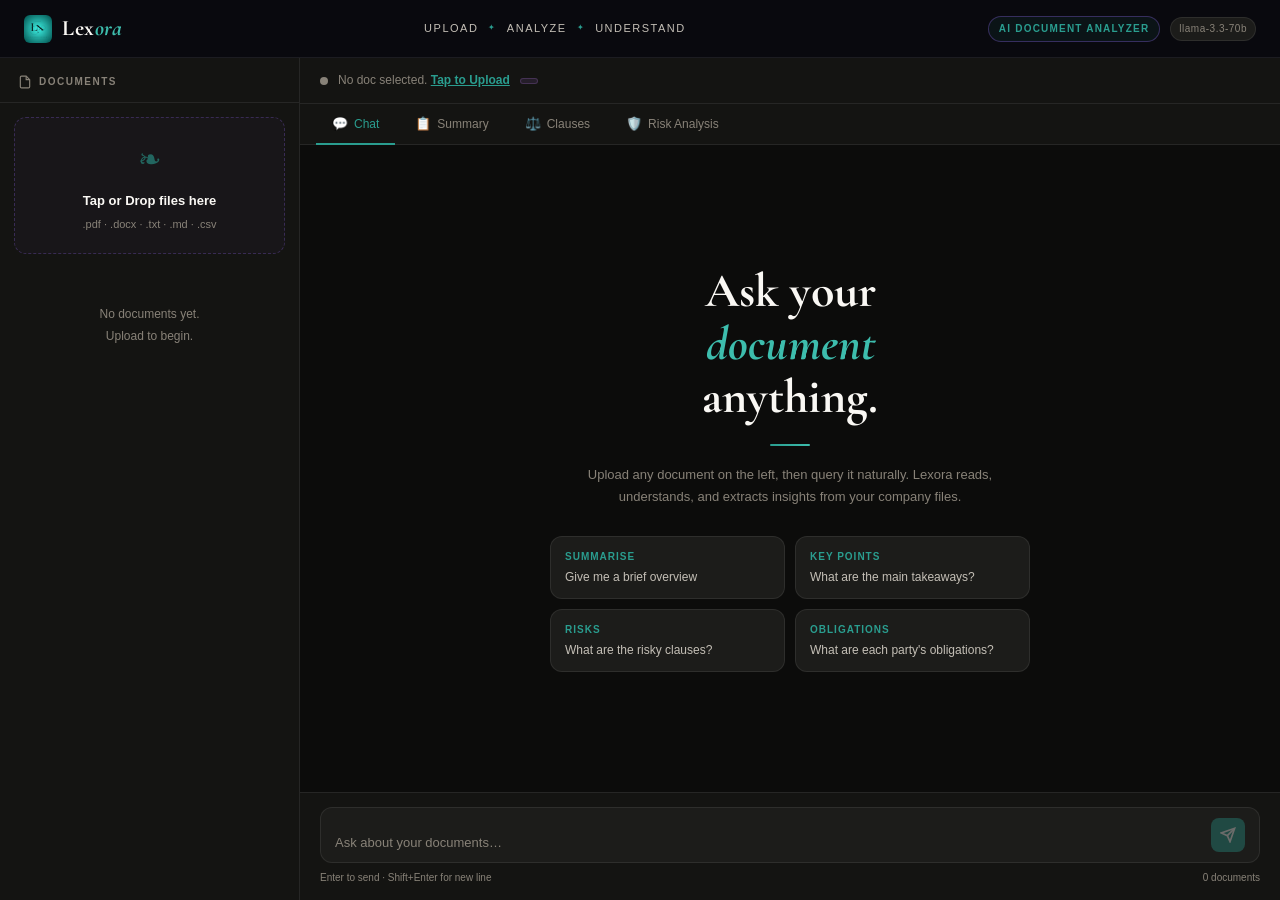
==== commit 18907049: "feat: implement mobile responsiveness with high-visibility upload triggers for iOS and Android" ====
--- a/frontend/index.html
+++ b/frontend/index.html
@@ -13,6 +13,9 @@
 
   <!-- HEADER -->
   <header id="appHeader">
+    <button id="menuBtn" class="menu-btn" aria-label="Toggle menu" onclick="toggleMobileMenu()">
+      <svg width="24" height="24" viewBox="0 0 24 24" fill="none" stroke="currentColor" stroke-width="2"><line x1="3" y1="12" x2="21" y2="12"/><line x1="3" y1="6" x2="21" y2="6"/><line x1="3" y1="18" x2="21" y2="18"/></svg>
+    </button>
     <div class="logo">
       <img src="logo.png" alt="Lexora" class="logo-img" />
       <span class="logo-text">Lex<em>ora</em></span>
@@ -27,11 +30,16 @@
     <div class="header-right">
       <div class="header-badge">AI Document Analyzer</div>
       <div class="model-pill">llama-3.3-70b</div>
+      <button class="header-upload-mobile" onclick="document.getElementById('fileInput').click()">
+        <svg width="18" height="18" viewBox="0 0 24 24" fill="none" stroke="currentColor" stroke-width="2.5"><path d="M21 15v4a2 2 0 0 1-2 2H5a2 2 0 0 1-2-2v-4"/><polyline points="17 8 12 3 7 8"/><line x1="12" y1="3" x2="12" y2="15"/></svg>
+        Upload
+      </button>
     </div>
   </header>
 
   <!-- MAIN LAYOUT -->
   <div class="app" id="app">
+    <div class="mobile-overlay" id="mobileOverlay" onclick="closeMobileMenu()"></div>
 
     <!-- LEFT PANEL — Document Manager -->
     <aside class="left" id="leftPanel">
@@ -43,7 +51,7 @@
       <div class="drop-zone" id="dropZone">
         <input type="file" id="fileInput" multiple accept=".pdf,.txt,.md,.csv,.docx" />
         <div class="drop-glyph">❧</div>
-        <h3>Drop files here</h3>
+        <h3>Tap or Drop files here</h3>
         <p>.pdf · .docx · .txt · .md · .csv</p>
       </div>
 
@@ -101,6 +109,11 @@
             <div class="welcome-title">Ask your<br /><em>document</em><br />anything.</div>
             <div class="welcome-line"></div>
             <p class="welcome-sub">Upload any document on the left, then query it naturally. Lexora reads, understands, and extracts insights from your company files.</p>
+            
+            <button class="mobile-welcome-btn" onclick="document.getElementById('fileInput').click()">
+              <span class="btn-icon">📁</span> Upload Document
+            </button>
+
             <div class="suggestions">
               <button class="sug-btn" onclick="useSug(this)"><span class="sug-tag">Summarise</span>Give me a brief overview</button>
               <button class="sug-btn" onclick="useSug(this)"><span class="sug-tag">Key Points</span>What are the main takeaways?</button>
@@ -166,6 +179,13 @@
     </div>
   </div>
 
+  </div>
+  
+  <!-- MOBILE FLOATING ACTION BUTTON -->
+  <button class="mobile-fab" id="mobileFab" onclick="document.getElementById('fileInput').click()" aria-label="Upload File">
+    <svg width="24" height="24" viewBox="0 0 24 24" fill="none" stroke="white" stroke-width="3"><line x1="12" y1="5" x2="12" y2="19"/><line x1="5" y1="12" x2="19" y2="12"/></svg>
+  </button>
+ 
   <script src="script.js"></script>
 </body>
 </html>
--- a/frontend/style.css
+++ b/frontend/style.css
@@ -64,6 +64,33 @@
   z-index: 100;
 }
 
+.menu-btn {
+  display: none;
+  background: none;
+  border: none;
+  color: var(--text-primary);
+  cursor: pointer;
+  padding: 4px;
+  margin-right: 12px;
+  transition: color var(--transition);
+}
+.menu-btn:hover { color: var(--accent); }
+
+.mobile-overlay {
+  display: none;
+  position: fixed;
+  inset: 0;
+  background: rgba(10, 10, 15, 0.75);
+  backdrop-filter: blur(5px);
+  z-index: 150;
+  opacity: 0;
+  transition: opacity var(--transition);
+}
+.mobile-overlay.active {
+  display: block;
+  opacity: 1;
+}
+
 .logo { display: flex; align-items: center; gap: 10px; }
 .logo-img { width: 28px; height: 28px; border-radius: 6px; }
 .logo-text {
@@ -109,13 +136,88 @@
   padding: 3px 8px;
   border-radius: 20px;
   letter-spacing: 0.5px;
-}
+  white-space: nowrap;
+}
+
+.mobile-upload-header-btn {
+  display: none;
+  align-items: center;
+  gap: 6px;
+  background: var(--accent);
+  color: white;
+  border: none;
+  padding: 8px 14px;
+  border-radius: var(--radius-sm);
+  font-size: 13px;
+  font-weight: 700;
+  cursor: pointer;
+  transition: all var(--transition);
+  box-shadow: 0 4px 12px var(--accent-glow);
+}
+.mobile-upload-header-btn:active { transform: scale(0.95); }
+
+.header-upload-mobile {
+  display: none;
+  align-items: center;
+  gap: 6px;
+  background: var(--accent);
+  color: white;
+  border: none;
+  padding: 8px 14px;
+  border-radius: var(--radius-sm);
+  font-size: 13px;
+  font-weight: 700;
+  cursor: pointer;
+  box-shadow: 0 4px 12px var(--accent-glow);
+}
+
+.mobile-welcome-btn {
+  display: none;
+  width: 100%;
+  max-width: 260px;
+  margin: 0 auto 30px;
+  padding: 16px 24px;
+  background: linear-gradient(135deg, var(--accent), var(--accent-2));
+  color: #fff;
+  border: none;
+  border-radius: var(--radius-md);
+  font-size: 16px;
+  font-weight: 700;
+  cursor: pointer;
+  box-shadow: 0 12px 30px var(--accent-glow);
+  align-items: center;
+  justify-content: center;
+  gap: 12px;
+  z-index: 10;
+  position: relative;
+}
+
+/* ─── MOBILE FAB ─── */
+.mobile-fab {
+  display: none;
+  position: fixed;
+  bottom: 24px;
+  right: 24px;
+  width: 56px;
+  height: 56px;
+  border-radius: 50%;
+  background: linear-gradient(135deg, var(--accent), var(--accent-2));
+  border: none;
+  box-shadow: 0 8px 32px var(--accent-glow);
+  z-index: 500;
+  align-items: center;
+  justify-content: center;
+  cursor: pointer;
+  transition: transform var(--transition);
+}
+.mobile-fab:active { transform: scale(0.9); }
 
 /* ─── APP LAYOUT ─── */
 .app {
   display: grid;
   grid-template-columns: var(--left-w) 1fr;
-  height: calc(100vh - var(--header-h));
+  height: calc(100% - var(--header-h));
+  height: calc(100dvh - var(--header-h));
   overflow: hidden;
 }
 
@@ -779,11 +881,83 @@
 @keyframes spin { to { transform: rotate(360deg); } }
 
 /* ─── RESPONSIVE ─── */
+@media (max-width: 1024px) {
+  :root { --left-w: 250px; }
+  .header-tagline { display: none; }
+}
+
 @media (max-width: 768px) {
-  .app { grid-template-columns: 1fr; }
-  .left { display: none; }
-  .header-tagline { display: none; }
+  header { padding: 0 12px; height: 64px; }
+  .header-right { display: flex !important; margin-left: auto; } 
+  .header-badge, .model-pill, .header-tagline { display: none !important; }
+  .header-upload-mobile { display: flex !important; }
+  .mobile-welcome-btn { display: flex !important; pointer-events: auto; }
+  
+  .mobile-fab { display: flex !important; } 
+  
+  .app {
+    display: block;
+    position: relative;
+    height: calc(100% - var(--header-h));
+    height: calc(100dvh - var(--header-h));
+    overflow: hidden;
+  }
+  .menu-btn { 
+    display: flex; 
+    align-items: center; 
+    justify-content: center; 
+    padding: 8px; 
+    margin-right: 4px;
+    z-index: 120;
+    position: relative;
+  }
+  
+  .left {
+    position: absolute;
+    top: 0;
+    left: 0;
+    bottom: 0;
+    width: 280px;
+    z-index: 200;
+    transform: translateX(-100%);
+    transition: transform 0.3s cubic-bezier(0.4, 0, 0.2, 1);
+    box-shadow: 10px 0 30px rgba(0,0,0,0.5);
+    background: var(--bg-panel);
+    border-right: 1px solid var(--border);
+  }
+  .left.open { transform: translateX(0); }
+  
+  .right {
+    height: 100%;
+    width: 100%;
+  }
+  
   .suggestions { grid-template-columns: 1fr; }
   .summary-grid { grid-template-columns: 1fr; }
   .clauses-grid { grid-template-columns: 1fr; }
+  
+  .chat-topbar { padding: 10px 14px; }
+  .topbar-actions { overflow-x: auto; padding-bottom: 4px; flex-wrap: nowrap; }
+  .topbar-actions::-webkit-scrollbar { height: 0; }
+  .action-pill { flex-shrink: 0; }
+  
+  .tab-bar { overflow-x: auto; padding: 0 10px; }
+  .tab-bar::-webkit-scrollbar { height: 0; }
+  
+  .chat-area { padding: 16px; }
+  .welcome-title { font-size: 36px; }
+  .bubble { max-width: 85%; }
+
+  .doc-item { padding: 14px 16px; margin-bottom: 8px; background: rgba(255,255,255,0.03); }
+  
+  #queryInput {
+    font-size: 16px; /* Prevents auto-zoom on iOS */
+  }
+}
+
+@media (max-width: 480px) {
+  .clause-card, .risk-item, .summary-card { padding: 12px; }
+  .header-right { gap: 6px; }
+  .header-badge { display: none; }
+  .welcome-title { font-size: 32px; }
 }
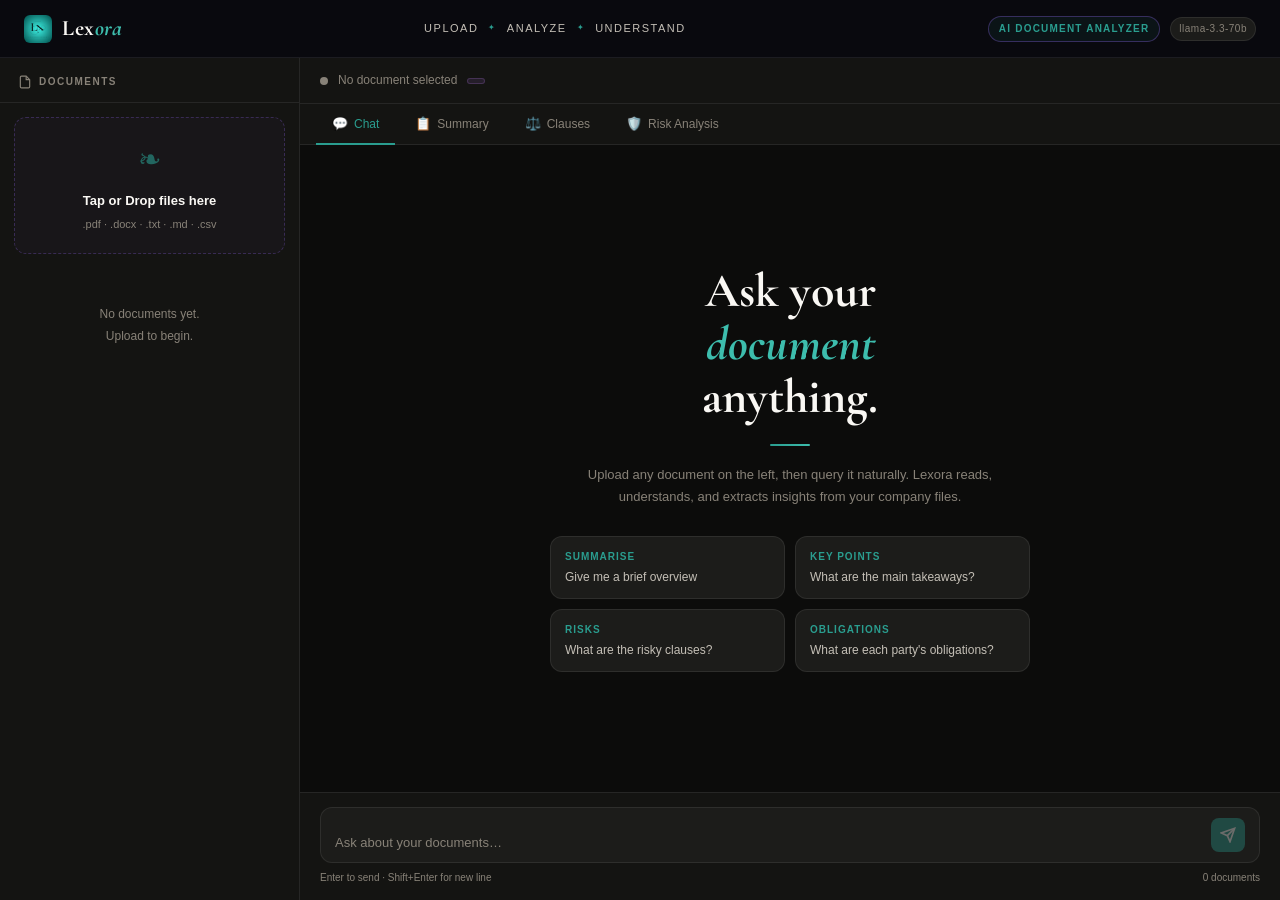
==== commit 212dd502: "style: simplify mobile UI by removing redundant upload triggers" ====
--- a/frontend/index.html
+++ b/frontend/index.html
@@ -180,11 +180,6 @@
   </div>
 
   </div>
-  
-  <!-- MOBILE FLOATING ACTION BUTTON -->
-  <button class="mobile-fab" id="mobileFab" onclick="document.getElementById('fileInput').click()" aria-label="Upload File">
-    <svg width="24" height="24" viewBox="0 0 24 24" fill="none" stroke="white" stroke-width="3"><line x1="12" y1="5" x2="12" y2="19"/><line x1="5" y1="12" x2="19" y2="12"/></svg>
-  </button>
  
   <script src="script.js"></script>
 </body>
--- a/frontend/style.css
+++ b/frontend/style.css
@@ -139,7 +139,7 @@
   white-space: nowrap;
 }
 
-.mobile-upload-header-btn {
+.header-upload-mobile {
   display: none;
   align-items: center;
   gap: 6px;
@@ -154,22 +154,7 @@
   transition: all var(--transition);
   box-shadow: 0 4px 12px var(--accent-glow);
 }
-.mobile-upload-header-btn:active { transform: scale(0.95); }
-
-.header-upload-mobile {
-  display: none;
-  align-items: center;
-  gap: 6px;
-  background: var(--accent);
-  color: white;
-  border: none;
-  padding: 8px 14px;
-  border-radius: var(--radius-sm);
-  font-size: 13px;
-  font-weight: 700;
-  cursor: pointer;
-  box-shadow: 0 4px 12px var(--accent-glow);
-}
+.header-upload-mobile:active { transform: scale(0.95); }
 
 .mobile-welcome-btn {
   display: none;
@@ -191,26 +176,7 @@
   z-index: 10;
   position: relative;
 }
-
-/* ─── MOBILE FAB ─── */
-.mobile-fab {
-  display: none;
-  position: fixed;
-  bottom: 24px;
-  right: 24px;
-  width: 56px;
-  height: 56px;
-  border-radius: 50%;
-  background: linear-gradient(135deg, var(--accent), var(--accent-2));
-  border: none;
-  box-shadow: 0 8px 32px var(--accent-glow);
-  z-index: 500;
-  align-items: center;
-  justify-content: center;
-  cursor: pointer;
-  transition: transform var(--transition);
-}
-.mobile-fab:active { transform: scale(0.9); }
+.mobile-welcome-btn:active { transform: scale(0.95); }
 
 /* ─── APP LAYOUT ─── */
 .app {
@@ -892,8 +858,6 @@
   .header-badge, .model-pill, .header-tagline { display: none !important; }
   .header-upload-mobile { display: flex !important; }
   .mobile-welcome-btn { display: flex !important; pointer-events: auto; }
-  
-  .mobile-fab { display: flex !important; } 
   
   .app {
     display: block;
